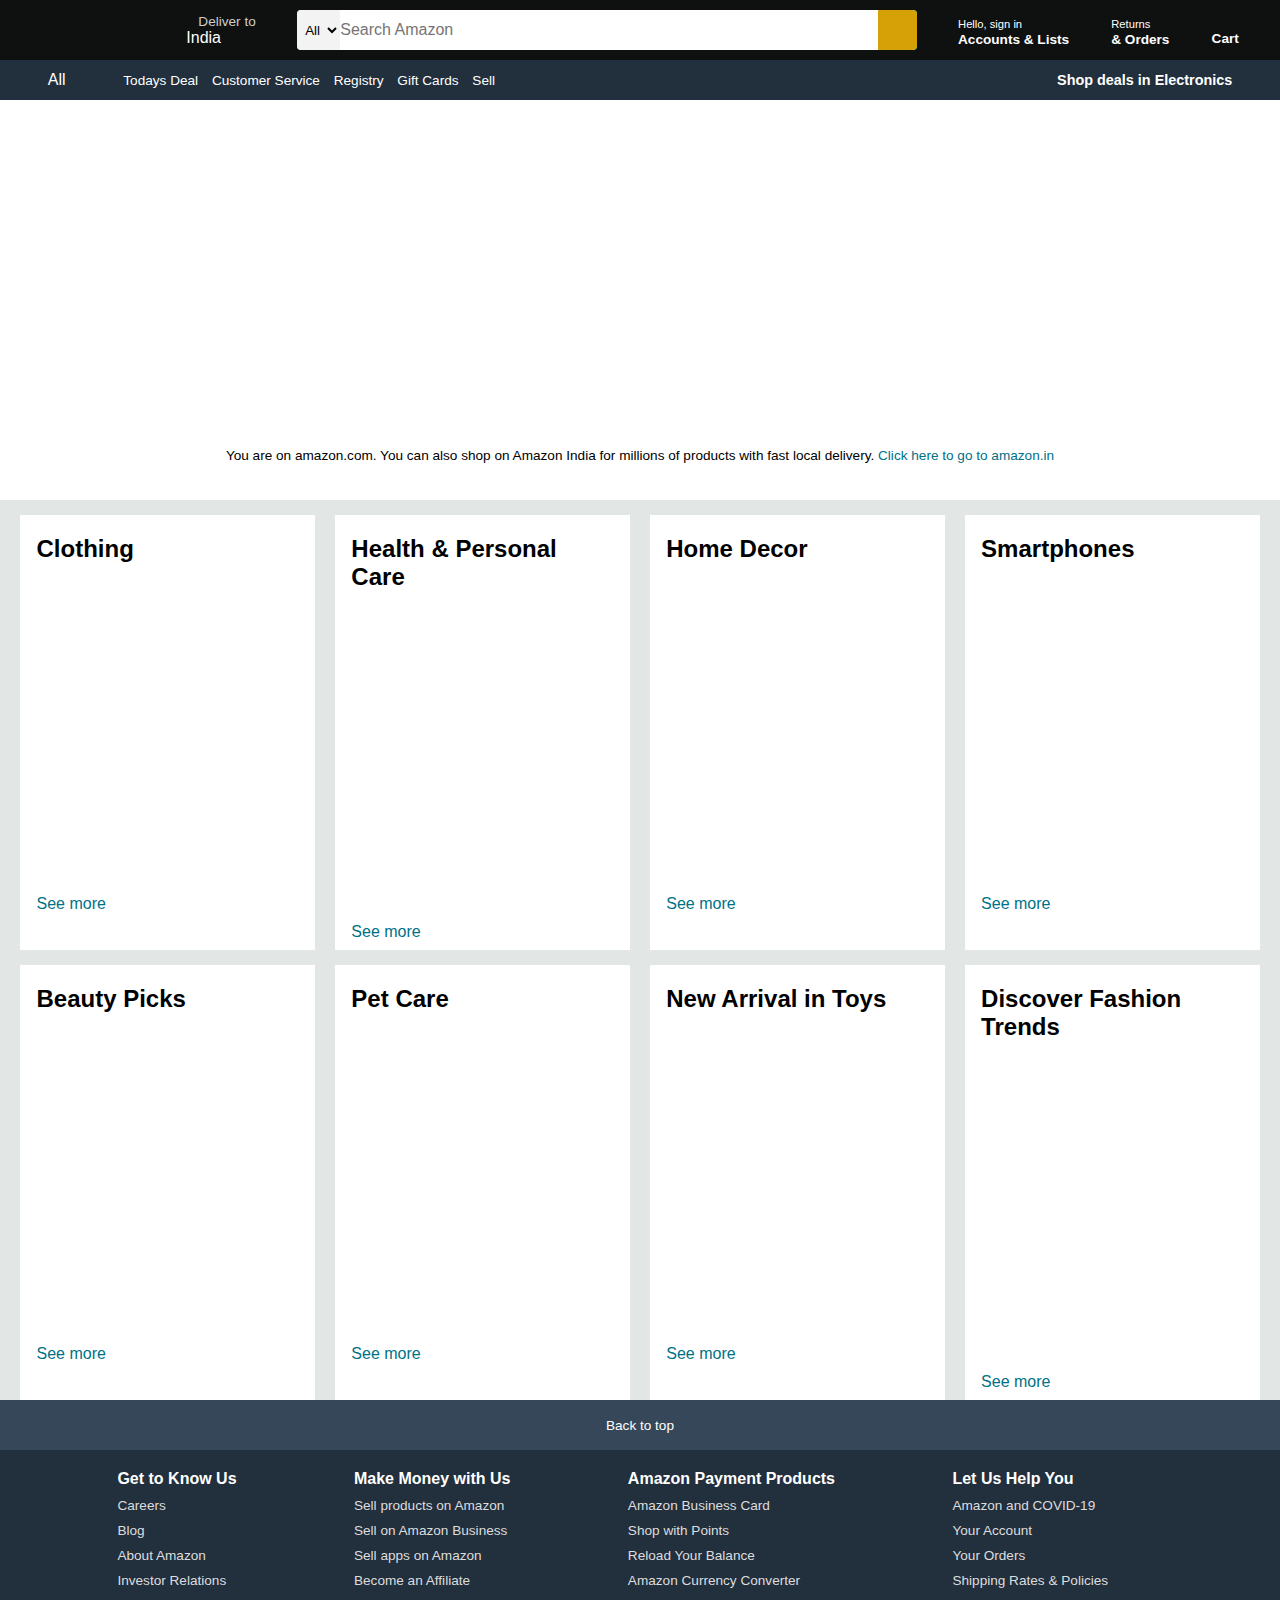
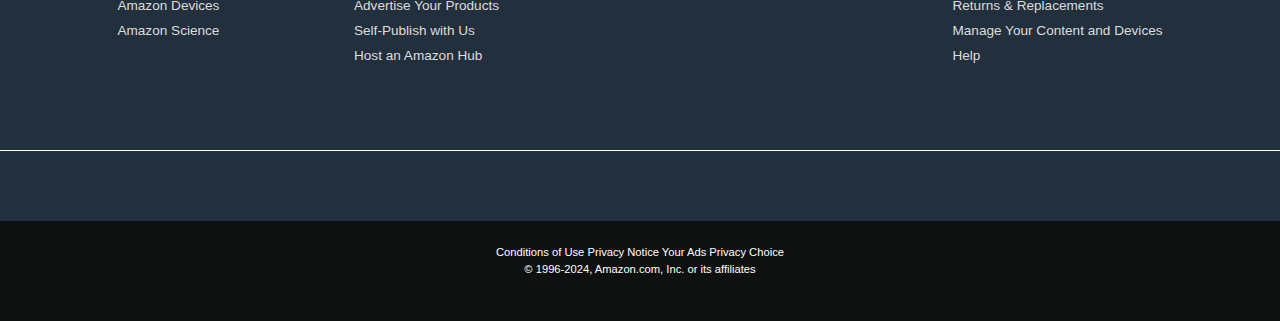
==== index.html @ ba131220 "Update and rename index2.html to index.html" ====
<!DOCTYPE html>
<html lang="en">
<head>
    <meta charset="UTF-8">
    <meta name="viewport" content="width=device-width, initial-scale=1.0">
    <title>Amazon</title>
    <link rel="stylesheet" href="style.css">
    <link rel="stylesheet" href="https://cdnjs.cloudflare.com/ajax/libs/font-awesome/6.7.1/css/all.min.css" integrity="sha512-5Hs3dF2AEPkpNAR7UiOHba+lRSJNeM2ECkwxUIxC1Q/FLycGTbNapWXB4tP889k5T5Ju8fs4b1P5z/iB4nMfSQ==" crossorigin="anonymous" referrerpolicy="no-referrer" />
    
</head>
<body>
    <header>
        <div class="navbar">
            <div class="navlogo border" >
                <div class="logo"></div>
            </div>
            <div class="navaddress border">
                <p class="addfirst">Deliver to</p>
                <div class="addicon">
                    <i class="fa-solid fa-location-dot"></i>
                    <p class="addsec">India</p> 
                </div>
            </div>
            <div class="navsearch">
                <select class="searchselect">
                    <option>All</option>
                </select>
                <input placeholder="Search Amazon" class="searchinput ">
                <div class="searchicon">
                    <i class="fa-solid fa-magnifying-glass"></i>
                </div>
            </div>
            <div class="navsignin border">
                <p><span>Hello, sign in</span></p>
                <p class="navsec">Accounts & Lists</p>
            </div>
            <div class="navorders border">
                <p><span>Returns</span></p>
                <p class="navsec">& Orders </p>
            </div>
            <div class="navcart border">
                <i class="fa-solid fa-cart-shopping"></i>
                Cart
            </div> 
        </div>
        <div class="panel">
            <div class="panelall">
                <i class="fa-solid fa-bars"></i>
                All  

            </div>
            <div class="panelopps">
                <p>Todays Deal</p>
                <p>Customer Service</p>
                <p>Registry</p>
                <p>Gift Cards</p>
                <p>Sell</p>
            </div>
            <div class="paneldeals">
                Shop deals in Electronics
            </div>
        </div>
        
    </header>
    <div class="herosection">
        <div class="heromsg">
         <p>You are on amazon.com. You can also shop on Amazon India for millions of products with fast local delivery.  <a> Click here to go to amazon.in</a></p>  
        </div>
    </div>
    <div class="shopsection">
        <div class="box1 box">
            <div class="boxcontent">
            <h2>Clothing</h2>
            <div class="boximg" style="background-image: url('box1_image.jpg');"></div>
            <p>See more</p>
        </div>
    </div>
        <div class="box2 box">
            <div class="boxcontent">
                <h2>Health & Personal Care</h2>
                <div class="boximg" style="background-image: url('box2_image.jpg');"></div>
                <p>See more</p>
            </div>
        </div>
        <div class="box3 box">
            <div class="boxcontent">
                <h2>Home Decor</h2>
                <div class="boximg" style="background-image: url('box3_image.jpg');"></div>
                <p>See more</p>
            </div>
        </div>
        <div class="box4 box">
            <div class="boxcontent">
                <h2>Smartphones</h2>
                <div class="boximg" style="background-image: url('box4_image.jpg');"></div>
                <p>See more</p>
            </div>
        </div>
        <div class="box5 box">
            <div class="boxcontent">
            <h2>Beauty Picks</h2>
            <div class="boximg" style="background-image: url('box5_image.jpg');"></div>
            <p>See more</p>
        </div>
    </div>
        <div class="box6 box">
            <div class="boxcontent">
                <h2>Pet Care</h2>
                <div class="boximg" style="background-image: url('box6_image.jpg');"></div>
                <p>See more</p>
            </div>
        </div>
        <div class="box7 box">
            <div class="boxcontent">
                <h2>New Arrival in Toys</h2>
                <div class="boximg" style="background-image: url('box7_image.jpg');"></div>
                <p>See more</p>
            </div>
        </div>
        <div class="box8 box">
            <div class="boxcontent">
                <h2>Discover Fashion Trends</h2>
                <div class="boximg" style="background-image: url('box8_image.jpg');"></div>
                <p>See more</p>
            </div>
        </div>
    </div>
    <footer>
        <div class="footpanel1">
            Back to top
        </div>
        <div class="footpanel2">
            <ul>
                <p><b>Get to Know Us</b></p>
                <a>Careers</a>
                <a>Blog</a>
                <a>About Amazon</a>
                <a>Investor Relations</a>
                <a>Amazon Devices</a>
                <a>Amazon Science</a>

            </ul>
            <ul>
                <p><b>Make Money with Us</b></p>
                <a>Sell products on Amazon</a>
                <a>Sell on Amazon Business</a>
                <a>Sell apps on Amazon</a>
                <a>Become an Affiliate</a>
                <a>Advertise Your Products</a>
                <a>Self-Publish with Us</a>
                <a>Host an Amazon Hub</a>

            </ul>
            <ul>
                <p><b>Amazon Payment Products</b></p>
                <a>Amazon Business Card</a>
                <a>Shop with Points</a>
                <a>Reload Your Balance </a>
                <a>Amazon Currency Converter</a>

            </ul>
            <ul>
                <p><b>Let Us Help You</b></p>
                <a>Amazon and COVID-19</a>
                <a>Your Account</a>
                <a>Your Orders</a>
                <a>Shipping Rates & Policies</a>
                <a>Returns & Replacements</a>
                <a>Manage Your Content and Devices</a>
                <a>Help</a>

            </ul>
        </div>
        <div class="footpanel3">
            <div class="logo"></div>
        </div>
        <div class="footpanel4">
            <div class="pages">
            <a>Conditions of Use</a>
            <a>Privacy Notice</a> 
            <a>Your Ads Privacy Choice</a> 
            <div class="copyright">© 1996-2024, Amazon.com, Inc. or its affiliates</div>  
            </div>
        </div>
    </footer>
</body>
</html>
---- style.css ----
*{
    margin: 0%;
    padding: 0%;
    font-family: Arial;
    border: border-box;
}
.navbar{
    height: 60px;
    background-color: #0f1111;
    color: white;
    display: flex;
    align-items: center;
    justify-content: space-evenly;
}
.navlogo{
   height: 50px; 
    width: 100px;
}
.logo{
    background-image: url("amazon_logo.png"); 
    background-size: cover;
    height: 50px; 
    width: 100px;
}
.border{
    border: 1px solid transparent;
}
.border:hover{
    border: 1px solid white;
} 
.addfirst{
    color: #cccccc;
    font-size: 0.85rem;
    margin-left: 15px;
}
.addsec{
    color: white;
    font-size: 1rem;
    margin-left: 3px;

}
.addicon{
    display: flex;
   
}
.navsearch{
    display: flex;
    justify-content: space-evenly;
    width: 620px;
    background-color: aqua;
    height: 40px;
    border-radius: 4px;
}
.searchselect{
    background-color: #f3f3f3;
    width: 50px;
    text-align: center;
    border-top-left-radius: 4px;
    border-bottom-left-radius: 4px;
    border: none;
}
.searchinput{
    width:100%;
    font-size: 1rem;
    border: none;
     
}
.searchicon{
    width: 45px;
    display: flex;
    justify-content: center;
    align-items: center;
    font-size: 1.2rem;
    background-color: rgb(213, 161, 6);
    border-top-right-radius: 4px;
    border-bottom-right-radius: 4px;
    color: #0f1111 ;
}
span{
    font-size: 0.7rem;

}
.navsec{
    font-size: 0.85rem;
    font-weight: 700;

}
.navsearch:hover{
    border: 2px solid rgb(213, 161, 6);
}
.navcart i{
    font-size: 38px;
}
.navcart{
    font-size: 0.85rem;
    font-weight: 700;
}
.panel{
    height: 40px;
    background-color: #222f3d;
    display: flex;
    color: white;
    align-items: center;
    justify-content: space-evenly;
} 
.panelopps p{
    display: inline;
    margin-left: 10px;
    
}
.panelopps{
    width: 70%;
    font-size: 0.85rem;

}
.paneldeals{
    font-size: 0.9rem;
    font-weight: 700;
}
.herosection{
    background-image: url("hero_image.jpg");
    height: 400px;
    background-size: cover;
    display: flex;
    justify-content: center;
    align-items: flex-end;
}
.heromsg{
    background-color: white;
    color: black;
    height: 40px;
    display: flex;
    justify-content: center;
    align-items: center;
    font-size: 0.85rem;
    width: 97%;
    margin-bottom: 25px;
}
.heromsg a{
    color: #007185;
}
.shopsection{
    display: flex;
    flex-wrap: wrap;
    justify-content: center;
    justify-content: space-evenly;
    background-color: #e2e7e6;
}
.box{
    width: 23%;
    height: 400px;
    background-color: white;
    padding: 20px 0px 15px;
    margin-top: 15px;
}

.boximg{
    height: 300px;
    background-size: cover;
    margin-top: 1rem;
    margin-bottom: 1rem;
}
.boxcontent{
    margin-left: 1rem;
    margin-right: 1rem;
}
.boxcontent p{
    color: #007185;
}
.footer{
    margin-top: 15px;
}
.footpanel1{
    height: 50px;
    color: #ffffff;
    font-size: 0.85rem;
    background-color: #37475a;
    display: flex;
    justify-content: center;
    align-items: center;

}
.footpanel2{
    background-color: #222f3d;
    color: white;
    height: 300px;
    display: flex;
    justify-content: space-evenly;
}
ul{
    margin-top: 20px;
}

ul a{
    display: block;
    font-size: 0.85rem;
    margin-top: 10px;
    color: #dddddd;
}
.footpanel3{
    display: flex;
    justify-content: center;
    align-items: center;
    background-color: #222f3d;
    color: white;
    border-top: 0.5px solid white;
    height: 70px;
}
.logo{
    background-image: url("amazon_logo.png"); 
    background-size: cover;
    height: 50px; 
    width: 100px;
}
.footpanel4{
    background-color: #0f1111;
    color: white;
    height: 100px;

}
.pages{
    font-size: 0.7rem;
    text-align: center;
    padding-top: 25px;
}
.copyright{
    padding-top: 5px;
    font-size: 0.7rem;
    text-align: center;
}
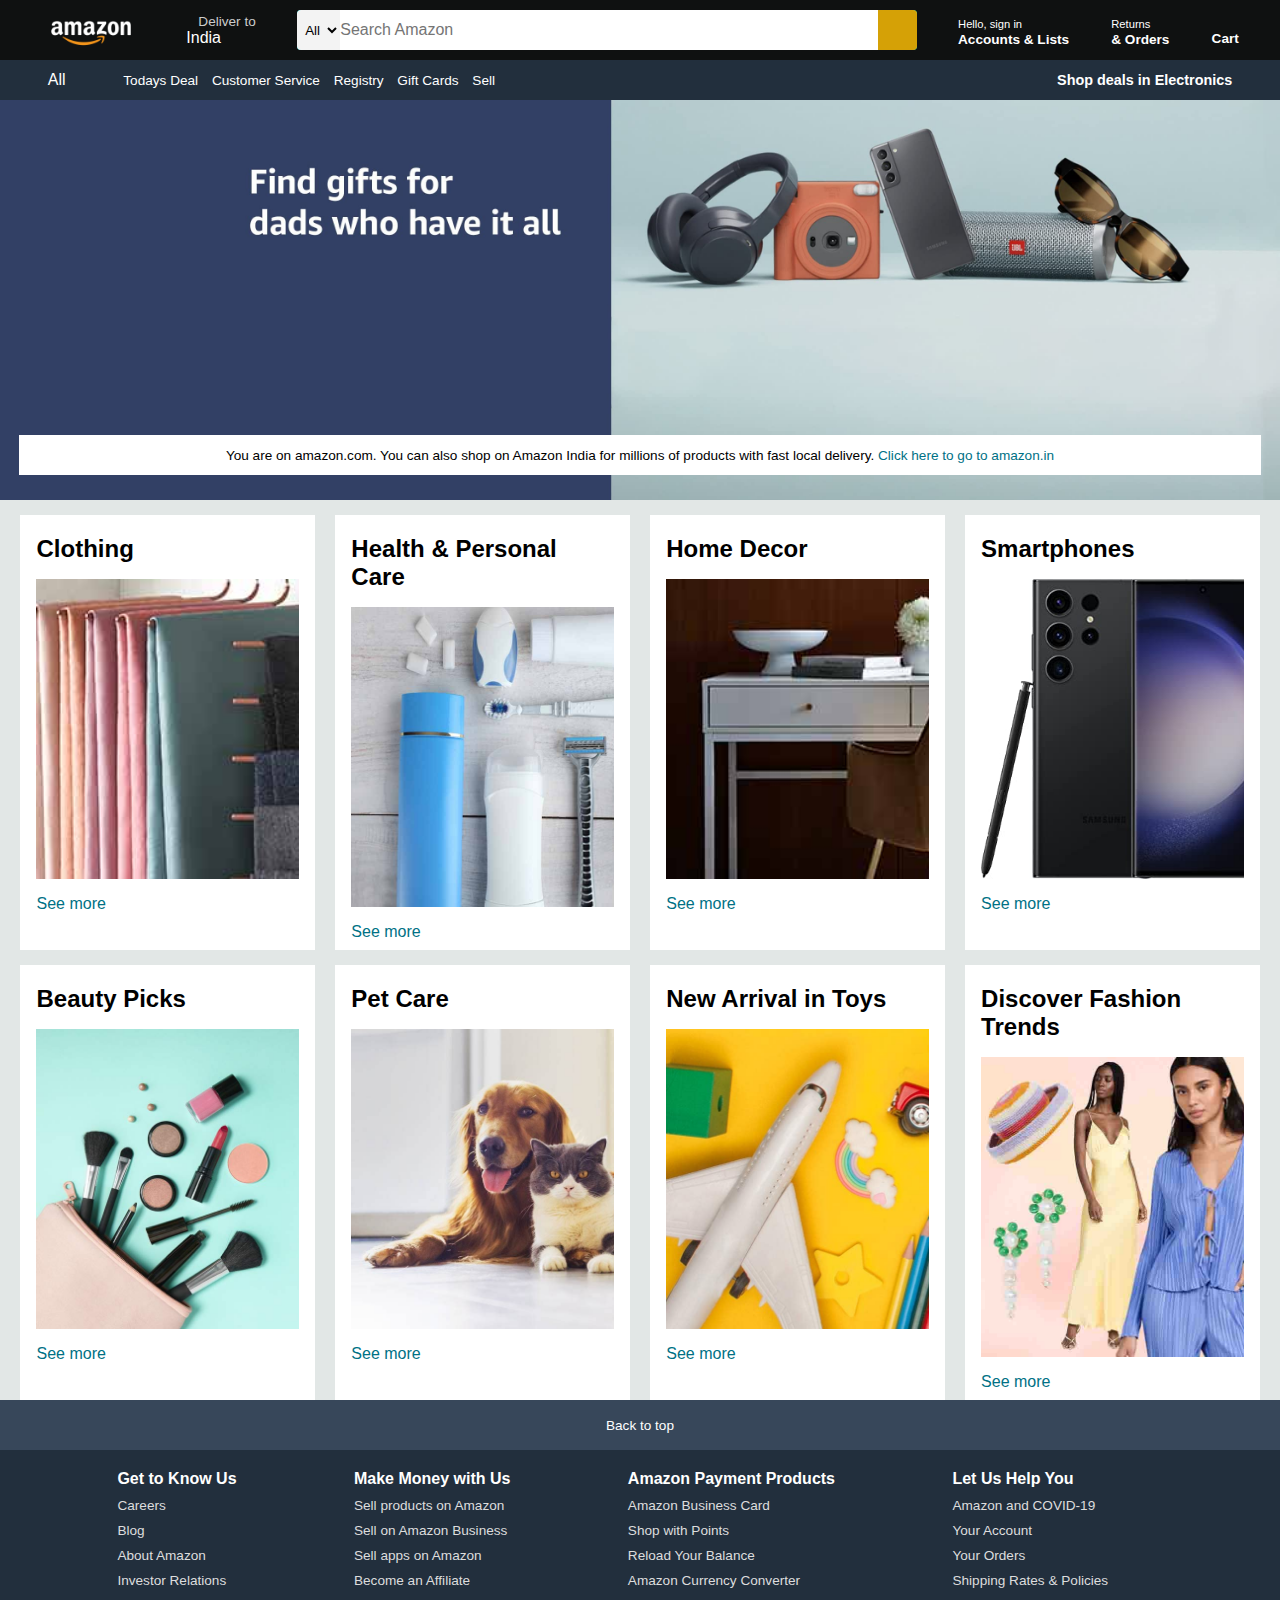
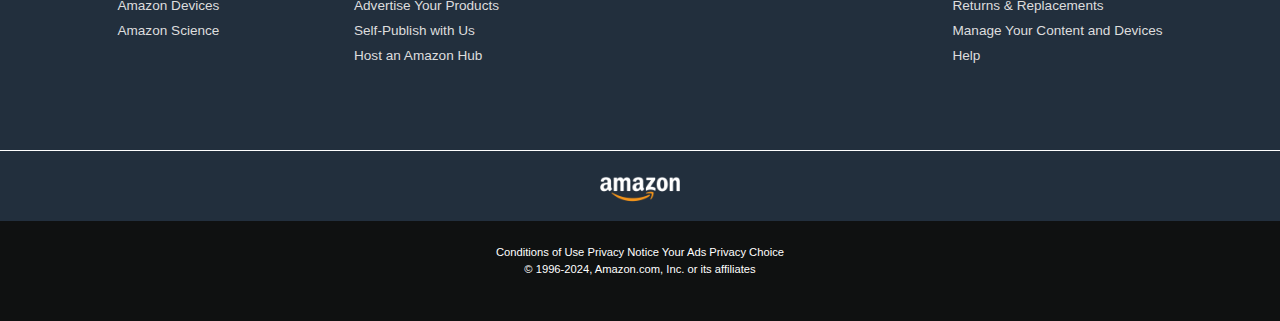
==== commit c0175cd9: "Initial commit" ====
--- a/index.html
+++ b/index.html
@@ -1,187 +1,187 @@
-<!DOCTYPE html>
-<html lang="en">
-<head>
-    <meta charset="UTF-8">
-    <meta name="viewport" content="width=device-width, initial-scale=1.0">
-    <title>Amazon</title>
-    <link rel="stylesheet" href="style.css">
-    <link rel="stylesheet" href="https://cdnjs.cloudflare.com/ajax/libs/font-awesome/6.7.1/css/all.min.css" integrity="sha512-5Hs3dF2AEPkpNAR7UiOHba+lRSJNeM2ECkwxUIxC1Q/FLycGTbNapWXB4tP889k5T5Ju8fs4b1P5z/iB4nMfSQ==" crossorigin="anonymous" referrerpolicy="no-referrer" />
-    
-</head>
-<body>
-    <header>
-        <div class="navbar">
-            <div class="navlogo border" >
-                <div class="logo"></div>
-            </div>
-            <div class="navaddress border">
-                <p class="addfirst">Deliver to</p>
-                <div class="addicon">
-                    <i class="fa-solid fa-location-dot"></i>
-                    <p class="addsec">India</p> 
-                </div>
-            </div>
-            <div class="navsearch">
-                <select class="searchselect">
-                    <option>All</option>
-                </select>
-                <input placeholder="Search Amazon" class="searchinput ">
-                <div class="searchicon">
-                    <i class="fa-solid fa-magnifying-glass"></i>
-                </div>
-            </div>
-            <div class="navsignin border">
-                <p><span>Hello, sign in</span></p>
-                <p class="navsec">Accounts & Lists</p>
-            </div>
-            <div class="navorders border">
-                <p><span>Returns</span></p>
-                <p class="navsec">& Orders </p>
-            </div>
-            <div class="navcart border">
-                <i class="fa-solid fa-cart-shopping"></i>
-                Cart
-            </div> 
-        </div>
-        <div class="panel">
-            <div class="panelall">
-                <i class="fa-solid fa-bars"></i>
-                All  
-
-            </div>
-            <div class="panelopps">
-                <p>Todays Deal</p>
-                <p>Customer Service</p>
-                <p>Registry</p>
-                <p>Gift Cards</p>
-                <p>Sell</p>
-            </div>
-            <div class="paneldeals">
-                Shop deals in Electronics
-            </div>
-        </div>
-        
-    </header>
-    <div class="herosection">
-        <div class="heromsg">
-         <p>You are on amazon.com. You can also shop on Amazon India for millions of products with fast local delivery.  <a> Click here to go to amazon.in</a></p>  
-        </div>
-    </div>
-    <div class="shopsection">
-        <div class="box1 box">
-            <div class="boxcontent">
-            <h2>Clothing</h2>
-            <div class="boximg" style="background-image: url('box1_image.jpg');"></div>
-            <p>See more</p>
-        </div>
-    </div>
-        <div class="box2 box">
-            <div class="boxcontent">
-                <h2>Health & Personal Care</h2>
-                <div class="boximg" style="background-image: url('box2_image.jpg');"></div>
-                <p>See more</p>
-            </div>
-        </div>
-        <div class="box3 box">
-            <div class="boxcontent">
-                <h2>Home Decor</h2>
-                <div class="boximg" style="background-image: url('box3_image.jpg');"></div>
-                <p>See more</p>
-            </div>
-        </div>
-        <div class="box4 box">
-            <div class="boxcontent">
-                <h2>Smartphones</h2>
-                <div class="boximg" style="background-image: url('box4_image.jpg');"></div>
-                <p>See more</p>
-            </div>
-        </div>
-        <div class="box5 box">
-            <div class="boxcontent">
-            <h2>Beauty Picks</h2>
-            <div class="boximg" style="background-image: url('box5_image.jpg');"></div>
-            <p>See more</p>
-        </div>
-    </div>
-        <div class="box6 box">
-            <div class="boxcontent">
-                <h2>Pet Care</h2>
-                <div class="boximg" style="background-image: url('box6_image.jpg');"></div>
-                <p>See more</p>
-            </div>
-        </div>
-        <div class="box7 box">
-            <div class="boxcontent">
-                <h2>New Arrival in Toys</h2>
-                <div class="boximg" style="background-image: url('box7_image.jpg');"></div>
-                <p>See more</p>
-            </div>
-        </div>
-        <div class="box8 box">
-            <div class="boxcontent">
-                <h2>Discover Fashion Trends</h2>
-                <div class="boximg" style="background-image: url('box8_image.jpg');"></div>
-                <p>See more</p>
-            </div>
-        </div>
-    </div>
-    <footer>
-        <div class="footpanel1">
-            Back to top
-        </div>
-        <div class="footpanel2">
-            <ul>
-                <p><b>Get to Know Us</b></p>
-                <a>Careers</a>
-                <a>Blog</a>
-                <a>About Amazon</a>
-                <a>Investor Relations</a>
-                <a>Amazon Devices</a>
-                <a>Amazon Science</a>
-
-            </ul>
-            <ul>
-                <p><b>Make Money with Us</b></p>
-                <a>Sell products on Amazon</a>
-                <a>Sell on Amazon Business</a>
-                <a>Sell apps on Amazon</a>
-                <a>Become an Affiliate</a>
-                <a>Advertise Your Products</a>
-                <a>Self-Publish with Us</a>
-                <a>Host an Amazon Hub</a>
-
-            </ul>
-            <ul>
-                <p><b>Amazon Payment Products</b></p>
-                <a>Amazon Business Card</a>
-                <a>Shop with Points</a>
-                <a>Reload Your Balance </a>
-                <a>Amazon Currency Converter</a>
-
-            </ul>
-            <ul>
-                <p><b>Let Us Help You</b></p>
-                <a>Amazon and COVID-19</a>
-                <a>Your Account</a>
-                <a>Your Orders</a>
-                <a>Shipping Rates & Policies</a>
-                <a>Returns & Replacements</a>
-                <a>Manage Your Content and Devices</a>
-                <a>Help</a>
-
-            </ul>
-        </div>
-        <div class="footpanel3">
-            <div class="logo"></div>
-        </div>
-        <div class="footpanel4">
-            <div class="pages">
-            <a>Conditions of Use</a>
-            <a>Privacy Notice</a> 
-            <a>Your Ads Privacy Choice</a> 
-            <div class="copyright">© 1996-2024, Amazon.com, Inc. or its affiliates</div>  
-            </div>
-        </div>
-    </footer>
-</body>
-</html>
+<!DOCTYPE html>
+<html lang="en">
+<head>
+    <meta charset="UTF-8">
+    <meta name="viewport" content="width=device-width, initial-scale=1.0">
+    <title>Amazon</title>
+    <link rel="stylesheet" href="style.css">
+    <link rel="stylesheet" href="https://cdnjs.cloudflare.com/ajax/libs/font-awesome/6.7.1/css/all.min.css" integrity="sha512-5Hs3dF2AEPkpNAR7UiOHba+lRSJNeM2ECkwxUIxC1Q/FLycGTbNapWXB4tP889k5T5Ju8fs4b1P5z/iB4nMfSQ==" crossorigin="anonymous" referrerpolicy="no-referrer" />
+    
+</head>
+<body>
+    <header>
+        <div class="navbar">
+            <div class="navlogo border" >
+                <div class="logo"></div>
+            </div>
+            <div class="navaddress border">
+                <p class="addfirst">Deliver to</p>
+                <div class="addicon">
+                    <i class="fa-solid fa-location-dot"></i>
+                    <p class="addsec">India</p> 
+                </div>
+            </div>
+            <div class="navsearch">
+                <select class="searchselect">
+                    <option>All</option>
+                </select>
+                <input placeholder="Search Amazon" class="searchinput ">
+                <div class="searchicon">
+                    <i class="fa-solid fa-magnifying-glass"></i>
+                </div>
+            </div>
+            <div class="navsignin border">
+                <p><span>Hello, sign in</span></p>
+                <p class="navsec">Accounts & Lists</p>
+            </div>
+            <div class="navorders border">
+                <p><span>Returns</span></p>
+                <p class="navsec">& Orders </p>
+            </div>
+            <div class="navcart border">
+                <i class="fa-solid fa-cart-shopping"></i>
+                Cart
+            </div> 
+        </div>
+        <div class="panel">
+            <div class="panelall">
+                <i class="fa-solid fa-bars"></i>
+                All  
+
+            </div>
+            <div class="panelopps">
+                <p>Todays Deal</p>
+                <p>Customer Service</p>
+                <p>Registry</p>
+                <p>Gift Cards</p>
+                <p>Sell</p>
+            </div>
+            <div class="paneldeals">
+                Shop deals in Electronics
+            </div>
+        </div>
+        
+    </header>
+    <div class="herosection">
+        <div class="heromsg">
+         <p>You are on amazon.com. You can also shop on Amazon India for millions of products with fast local delivery.  <a> Click here to go to amazon.in</a></p>  
+        </div>
+    </div>
+    <div class="shopsection">
+        <div class="box1 box">
+            <div class="boxcontent">
+            <h2>Clothing</h2>
+            <div class="boximg" style="background-image: url('box1_image.jpg');"></div>
+            <p>See more</p>
+        </div>
+    </div>
+        <div class="box2 box">
+            <div class="boxcontent">
+                <h2>Health & Personal Care</h2>
+                <div class="boximg" style="background-image: url('box2_image.jpg');"></div>
+                <p>See more</p>
+            </div>
+        </div>
+        <div class="box3 box">
+            <div class="boxcontent">
+                <h2>Home Decor</h2>
+                <div class="boximg" style="background-image: url('box3_image.jpg');"></div>
+                <p>See more</p>
+            </div>
+        </div>
+        <div class="box4 box">
+            <div class="boxcontent">
+                <h2>Smartphones</h2>
+                <div class="boximg" style="background-image: url('box4_image.jpg');"></div>
+                <p>See more</p>
+            </div>
+        </div>
+        <div class="box5 box">
+            <div class="boxcontent">
+            <h2>Beauty Picks</h2>
+            <div class="boximg" style="background-image: url('box5_image.jpg');"></div>
+            <p>See more</p>
+        </div>
+    </div>
+        <div class="box6 box">
+            <div class="boxcontent">
+                <h2>Pet Care</h2>
+                <div class="boximg" style="background-image: url('box6_image.jpg');"></div>
+                <p>See more</p>
+            </div>
+        </div>
+        <div class="box7 box">
+            <div class="boxcontent">
+                <h2>New Arrival in Toys</h2>
+                <div class="boximg" style="background-image: url('box7_image.jpg');"></div>
+                <p>See more</p>
+            </div>
+        </div>
+        <div class="box8 box">
+            <div class="boxcontent">
+                <h2>Discover Fashion Trends</h2>
+                <div class="boximg" style="background-image: url('box8_image.jpg');"></div>
+                <p>See more</p>
+            </div>
+        </div>
+    </div>
+    <footer>
+        <div class="footpanel1">
+            Back to top
+        </div>
+        <div class="footpanel2">
+            <ul>
+                <p><b>Get to Know Us</b></p>
+                <a>Careers</a>
+                <a>Blog</a>
+                <a>About Amazon</a>
+                <a>Investor Relations</a>
+                <a>Amazon Devices</a>
+                <a>Amazon Science</a>
+
+            </ul>
+            <ul>
+                <p><b>Make Money with Us</b></p>
+                <a>Sell products on Amazon</a>
+                <a>Sell on Amazon Business</a>
+                <a>Sell apps on Amazon</a>
+                <a>Become an Affiliate</a>
+                <a>Advertise Your Products</a>
+                <a>Self-Publish with Us</a>
+                <a>Host an Amazon Hub</a>
+
+            </ul>
+            <ul>
+                <p><b>Amazon Payment Products</b></p>
+                <a>Amazon Business Card</a>
+                <a>Shop with Points</a>
+                <a>Reload Your Balance </a>
+                <a>Amazon Currency Converter</a>
+
+            </ul>
+            <ul>
+                <p><b>Let Us Help You</b></p>
+                <a>Amazon and COVID-19</a>
+                <a>Your Account</a>
+                <a>Your Orders</a>
+                <a>Shipping Rates & Policies</a>
+                <a>Returns & Replacements</a>
+                <a>Manage Your Content and Devices</a>
+                <a>Help</a>
+
+            </ul>
+        </div>
+        <div class="footpanel3">
+            <div class="logo"></div>
+        </div>
+        <div class="footpanel4">
+            <div class="pages">
+            <a>Conditions of Use</a>
+            <a>Privacy Notice</a> 
+            <a>Your Ads Privacy Choice</a> 
+            <div class="copyright">© 1996-2024, Amazon.com, Inc. or its affiliates</div>  
+            </div>
+        </div>
+    </footer>
+</body>
+</html>--- a/style.css
+++ b/style.css
@@ -1,230 +1,230 @@
-*{
-    margin: 0%;
-    padding: 0%;
-    font-family: Arial;
-    border: border-box;
-}
-.navbar{
-    height: 60px;
-    background-color: #0f1111;
-    color: white;
-    display: flex;
-    align-items: center;
-    justify-content: space-evenly;
-}
-.navlogo{
-   height: 50px; 
-    width: 100px;
-}
-.logo{
-    background-image: url("amazon_logo.png"); 
-    background-size: cover;
-    height: 50px; 
-    width: 100px;
-}
-.border{
-    border: 1px solid transparent;
-}
-.border:hover{
-    border: 1px solid white;
-} 
-.addfirst{
-    color: #cccccc;
-    font-size: 0.85rem;
-    margin-left: 15px;
-}
-.addsec{
-    color: white;
-    font-size: 1rem;
-    margin-left: 3px;
-
-}
-.addicon{
-    display: flex;
-   
-}
-.navsearch{
-    display: flex;
-    justify-content: space-evenly;
-    width: 620px;
-    background-color: aqua;
-    height: 40px;
-    border-radius: 4px;
-}
-.searchselect{
-    background-color: #f3f3f3;
-    width: 50px;
-    text-align: center;
-    border-top-left-radius: 4px;
-    border-bottom-left-radius: 4px;
-    border: none;
-}
-.searchinput{
-    width:100%;
-    font-size: 1rem;
-    border: none;
-     
-}
-.searchicon{
-    width: 45px;
-    display: flex;
-    justify-content: center;
-    align-items: center;
-    font-size: 1.2rem;
-    background-color: rgb(213, 161, 6);
-    border-top-right-radius: 4px;
-    border-bottom-right-radius: 4px;
-    color: #0f1111 ;
-}
-span{
-    font-size: 0.7rem;
-
-}
-.navsec{
-    font-size: 0.85rem;
-    font-weight: 700;
-
-}
-.navsearch:hover{
-    border: 2px solid rgb(213, 161, 6);
-}
-.navcart i{
-    font-size: 38px;
-}
-.navcart{
-    font-size: 0.85rem;
-    font-weight: 700;
-}
-.panel{
-    height: 40px;
-    background-color: #222f3d;
-    display: flex;
-    color: white;
-    align-items: center;
-    justify-content: space-evenly;
-} 
-.panelopps p{
-    display: inline;
-    margin-left: 10px;
-    
-}
-.panelopps{
-    width: 70%;
-    font-size: 0.85rem;
-
-}
-.paneldeals{
-    font-size: 0.9rem;
-    font-weight: 700;
-}
-.herosection{
-    background-image: url("hero_image.jpg");
-    height: 400px;
-    background-size: cover;
-    display: flex;
-    justify-content: center;
-    align-items: flex-end;
-}
-.heromsg{
-    background-color: white;
-    color: black;
-    height: 40px;
-    display: flex;
-    justify-content: center;
-    align-items: center;
-    font-size: 0.85rem;
-    width: 97%;
-    margin-bottom: 25px;
-}
-.heromsg a{
-    color: #007185;
-}
-.shopsection{
-    display: flex;
-    flex-wrap: wrap;
-    justify-content: center;
-    justify-content: space-evenly;
-    background-color: #e2e7e6;
-}
-.box{
-    width: 23%;
-    height: 400px;
-    background-color: white;
-    padding: 20px 0px 15px;
-    margin-top: 15px;
-}
-
-.boximg{
-    height: 300px;
-    background-size: cover;
-    margin-top: 1rem;
-    margin-bottom: 1rem;
-}
-.boxcontent{
-    margin-left: 1rem;
-    margin-right: 1rem;
-}
-.boxcontent p{
-    color: #007185;
-}
-.footer{
-    margin-top: 15px;
-}
-.footpanel1{
-    height: 50px;
-    color: #ffffff;
-    font-size: 0.85rem;
-    background-color: #37475a;
-    display: flex;
-    justify-content: center;
-    align-items: center;
-
-}
-.footpanel2{
-    background-color: #222f3d;
-    color: white;
-    height: 300px;
-    display: flex;
-    justify-content: space-evenly;
-}
-ul{
-    margin-top: 20px;
-}
-
-ul a{
-    display: block;
-    font-size: 0.85rem;
-    margin-top: 10px;
-    color: #dddddd;
-}
-.footpanel3{
-    display: flex;
-    justify-content: center;
-    align-items: center;
-    background-color: #222f3d;
-    color: white;
-    border-top: 0.5px solid white;
-    height: 70px;
-}
-.logo{
-    background-image: url("amazon_logo.png"); 
-    background-size: cover;
-    height: 50px; 
-    width: 100px;
-}
-.footpanel4{
-    background-color: #0f1111;
-    color: white;
-    height: 100px;
-
-}
-.pages{
-    font-size: 0.7rem;
-    text-align: center;
-    padding-top: 25px;
-}
-.copyright{
-    padding-top: 5px;
-    font-size: 0.7rem;
-    text-align: center;
+*{
+    margin: 0%;
+    padding: 0%;
+    font-family: Arial;
+    border: border-box;
+}
+.navbar{
+    height: 60px;
+    background-color: #0f1111;
+    color: white;
+    display: flex;
+    align-items: center;
+    justify-content: space-evenly;
+}
+.navlogo{
+   height: 50px; 
+    width: 100px;
+}
+.logo{
+    background-image: url("amazon_logo.png"); 
+    background-size: cover;
+    height: 50px; 
+    width: 100px;
+}
+.border{
+    border: 1px solid transparent;
+}
+.border:hover{
+    border: 1px solid white;
+} 
+.addfirst{
+    color: #cccccc;
+    font-size: 0.85rem;
+    margin-left: 15px;
+}
+.addsec{
+    color: white;
+    font-size: 1rem;
+    margin-left: 3px;
+
+}
+.addicon{
+    display: flex;
+   
+}
+.navsearch{
+    display: flex;
+    justify-content: space-evenly;
+    width: 620px;
+    background-color: aqua;
+    height: 40px;
+    border-radius: 4px;
+}
+.searchselect{
+    background-color: #f3f3f3;
+    width: 50px;
+    text-align: center;
+    border-top-left-radius: 4px;
+    border-bottom-left-radius: 4px;
+    border: none;
+}
+.searchinput{
+    width:100%;
+    font-size: 1rem;
+    border: none;
+     
+}
+.searchicon{
+    width: 45px;
+    display: flex;
+    justify-content: center;
+    align-items: center;
+    font-size: 1.2rem;
+    background-color: rgb(213, 161, 6);
+    border-top-right-radius: 4px;
+    border-bottom-right-radius: 4px;
+    color: #0f1111 ;
+}
+span{
+    font-size: 0.7rem;
+
+}
+.navsec{
+    font-size: 0.85rem;
+    font-weight: 700;
+
+}
+.navsearch:hover{
+    border: 2px solid rgb(213, 161, 6);
+}
+.navcart i{
+    font-size: 38px;
+}
+.navcart{
+    font-size: 0.85rem;
+    font-weight: 700;
+}
+.panel{
+    height: 40px;
+    background-color: #222f3d;
+    display: flex;
+    color: white;
+    align-items: center;
+    justify-content: space-evenly;
+} 
+.panelopps p{
+    display: inline;
+    margin-left: 10px;
+    
+}
+.panelopps{
+    width: 70%;
+    font-size: 0.85rem;
+
+}
+.paneldeals{
+    font-size: 0.9rem;
+    font-weight: 700;
+}
+.herosection{
+    background-image: url("hero_image.jpg");
+    height: 400px;
+    background-size: cover;
+    display: flex;
+    justify-content: center;
+    align-items: flex-end;
+}
+.heromsg{
+    background-color: white;
+    color: black;
+    height: 40px;
+    display: flex;
+    justify-content: center;
+    align-items: center;
+    font-size: 0.85rem;
+    width: 97%;
+    margin-bottom: 25px;
+}
+.heromsg a{
+    color: #007185;
+}
+.shopsection{
+    display: flex;
+    flex-wrap: wrap;
+    justify-content: center;
+    justify-content: space-evenly;
+    background-color: #e2e7e6;
+}
+.box{
+    width: 23%;
+    height: 400px;
+    background-color: white;
+    padding: 20px 0px 15px;
+    margin-top: 15px;
+}
+
+.boximg{
+    height: 300px;
+    background-size: cover;
+    margin-top: 1rem;
+    margin-bottom: 1rem;
+}
+.boxcontent{
+    margin-left: 1rem;
+    margin-right: 1rem;
+}
+.boxcontent p{
+    color: #007185;
+}
+.footer{
+    margin-top: 15px;
+}
+.footpanel1{
+    height: 50px;
+    color: #ffffff;
+    font-size: 0.85rem;
+    background-color: #37475a;
+    display: flex;
+    justify-content: center;
+    align-items: center;
+
+}
+.footpanel2{
+    background-color: #222f3d;
+    color: white;
+    height: 300px;
+    display: flex;
+    justify-content: space-evenly;
+}
+ul{
+    margin-top: 20px;
+}
+
+ul a{
+    display: block;
+    font-size: 0.85rem;
+    margin-top: 10px;
+    color: #dddddd;
+}
+.footpanel3{
+    display: flex;
+    justify-content: center;
+    align-items: center;
+    background-color: #222f3d;
+    color: white;
+    border-top: 0.5px solid white;
+    height: 70px;
+}
+.logo{
+    background-image: url("amazon_logo.png"); 
+    background-size: cover;
+    height: 50px; 
+    width: 100px;
+}
+.footpanel4{
+    background-color: #0f1111;
+    color: white;
+    height: 100px;
+
+}
+.pages{
+    font-size: 0.7rem;
+    text-align: center;
+    padding-top: 25px;
+}
+.copyright{
+    padding-top: 5px;
+    font-size: 0.7rem;
+    text-align: center;
 }